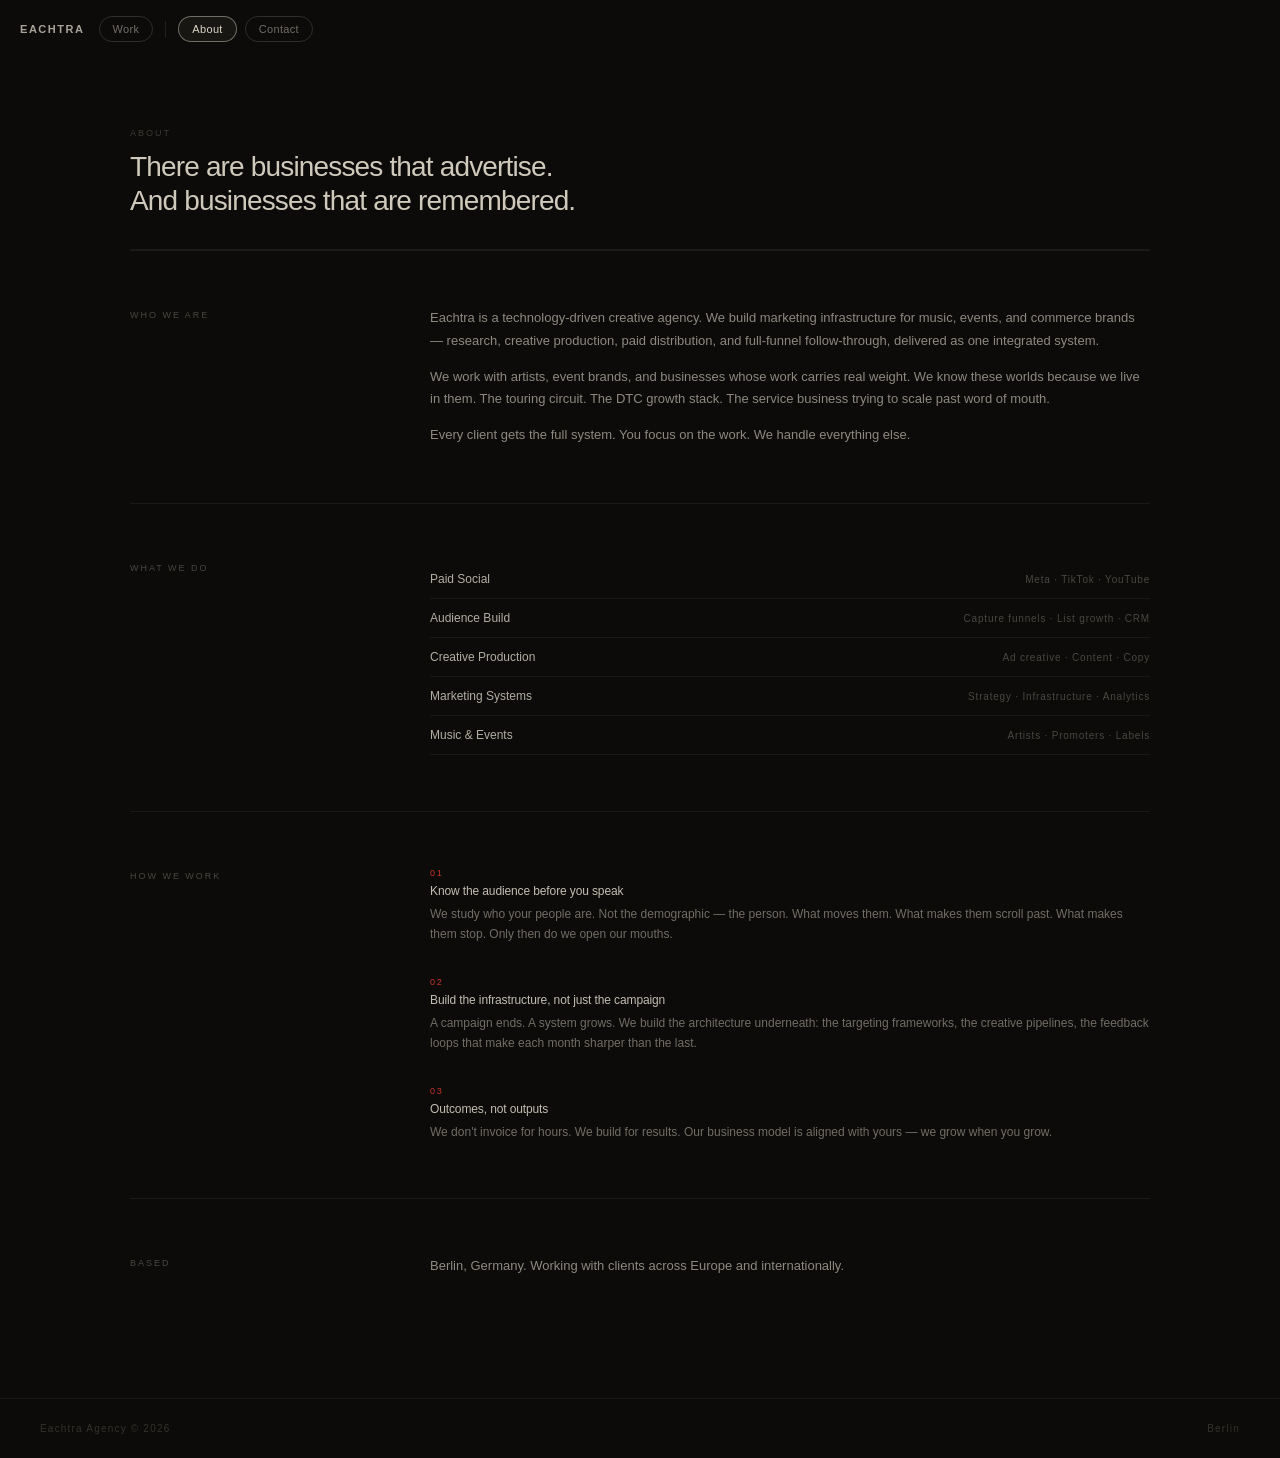
==== about.html @ 85478c66 "feat: rebuild as multi-page site (index, work, about, contact) - index.html: full-screen video landi" ====
<!DOCTYPE html>
<html lang="en">
<head>
  <meta charset="UTF-8">
  <meta name="viewport" content="width=device-width, initial-scale=1.0">
  <title>Eachtra — About</title>
  <link rel="stylesheet" href="css/shared.css">
  <style>
    body { overflow-y: auto; }

    .about-grid {
      display: grid;
      grid-template-columns: 220px 1fr;
      gap: 0 80px;
      padding: 56px 0;
      border-top: 1px solid rgba(234,228,213,0.07);
    }
    @media (max-width: 680px) {
      .about-grid { grid-template-columns: 1fr; gap: 16px 0; }
    }

    .about-label {
      font-size: 9px;
      letter-spacing: 0.22em;
      text-transform: uppercase;
      color: rgba(234,228,213,0.28);
      padding-top: 3px;
    }

    .about-body {
      font-size: 13px;
      line-height: 1.75;
      color: rgba(234,228,213,0.58);
    }
    .about-body p + p { margin-top: 1em; }

    .about-body strong {
      color: rgba(234,228,213,0.82);
      font-weight: 500;
    }

    .principles { list-style: none; display: flex; flex-direction: column; gap: 32px; }
    .principle-num {
      font-size: 9px;
      letter-spacing: 0.18em;
      color: var(--crimson);
      margin-bottom: 6px;
    }
    .principle-title {
      font-size: 12px;
      font-weight: 500;
      color: rgba(234,228,213,0.82);
      margin-bottom: 6px;
      letter-spacing: -0.01em;
    }
    .principle-body {
      font-size: 12px;
      line-height: 1.7;
      color: rgba(234,228,213,0.45);
    }

    .services-list {
      list-style: none;
      display: flex;
      flex-direction: column;
    }
    .service-item {
      display: flex;
      justify-content: space-between;
      align-items: baseline;
      padding: 12px 0;
      border-bottom: 1px solid rgba(234,228,213,0.06);
      font-size: 12px;
    }
    .service-name { color: rgba(234,228,213,0.75); font-weight: 500; }
    .service-detail { color: rgba(234,228,213,0.28); font-size: 10px; letter-spacing: 0.08em; }

    .page-header {
      padding: 48px 0 32px;
      border-bottom: 1px solid rgba(234,228,213,0.07);
      margin-bottom: 0;
    }
    .page-header-label {
      font-size: 9px; letter-spacing: 0.22em; text-transform: uppercase;
      color: rgba(234,228,213,0.22); margin-bottom: 12px;
    }
    .page-header-title {
      font-size: 28px; font-weight: 300; letter-spacing: -0.03em;
      color: rgba(234,228,213,0.88); line-height: 1.2;
    }
  </style>
</head>
<body>

  <nav id="nav">
    <a class="nav-logo" href="/">Eachtra</a>
    <a class="nav-pill" href="work.html">Work</a>
    <div class="nav-divider"></div>
    <a class="nav-pill active" href="about.html">About</a>
    <a class="nav-pill" href="contact.html">Contact</a>
  </nav>

  <div class="page">
    <div class="page-inner">

      <div class="page-header">
        <div class="page-header-label">About</div>
        <div class="page-header-title">There are businesses that advertise.<br>And businesses that are remembered.</div>
      </div>

      <!-- Who we are -->
      <div class="about-grid">
        <div class="about-label">Who we are</div>
        <div class="about-body">
          <p>Eachtra is a technology-driven creative agency. We build marketing infrastructure for music, events, and commerce brands — research, creative production, paid distribution, and full-funnel follow-through, delivered as one integrated system.</p>
          <p>We work with artists, event brands, and businesses whose work carries real weight. We know these worlds because we live in them. The touring circuit. The DTC growth stack. The service business trying to scale past word of mouth.</p>
          <p>Every client gets the full system. You focus on the work. We handle everything else.</p>
        </div>
      </div>

      <!-- What we do -->
      <div class="about-grid">
        <div class="about-label">What we do</div>
        <div>
          <ul class="services-list">
            <li class="service-item">
              <span class="service-name">Paid Social</span>
              <span class="service-detail">Meta · TikTok · YouTube</span>
            </li>
            <li class="service-item">
              <span class="service-name">Audience Build</span>
              <span class="service-detail">Capture funnels · List growth · CRM</span>
            </li>
            <li class="service-item">
              <span class="service-name">Creative Production</span>
              <span class="service-detail">Ad creative · Content · Copy</span>
            </li>
            <li class="service-item">
              <span class="service-name">Marketing Systems</span>
              <span class="service-detail">Strategy · Infrastructure · Analytics</span>
            </li>
            <li class="service-item">
              <span class="service-name">Music &amp; Events</span>
              <span class="service-detail">Artists · Promoters · Labels</span>
            </li>
          </ul>
        </div>
      </div>

      <!-- How we work -->
      <div class="about-grid">
        <div class="about-label">How we work</div>
        <div>
          <ul class="principles">
            <li>
              <div class="principle-num">01</div>
              <div class="principle-title">Know the audience before you speak</div>
              <div class="principle-body">We study who your people are. Not the demographic — the person. What moves them. What makes them scroll past. What makes them stop. Only then do we open our mouths.</div>
            </li>
            <li>
              <div class="principle-num">02</div>
              <div class="principle-title">Build the infrastructure, not just the campaign</div>
              <div class="principle-body">A campaign ends. A system grows. We build the architecture underneath: the targeting frameworks, the creative pipelines, the feedback loops that make each month sharper than the last.</div>
            </li>
            <li>
              <div class="principle-num">03</div>
              <div class="principle-title">Outcomes, not outputs</div>
              <div class="principle-body">We don't invoice for hours. We build for results. Our business model is aligned with yours — we grow when you grow.</div>
            </li>
          </ul>
        </div>
      </div>

      <!-- Location / context -->
      <div class="about-grid">
        <div class="about-label">Based</div>
        <div class="about-body">
          <p>Berlin, Germany. Working with clients across Europe and internationally.</p>
        </div>
      </div>

    </div>
  </div>

  <footer id="footer">
    <span class="footer-copy">Eachtra Agency &copy; 2026</span>
    <span class="footer-copy">Berlin</span>
  </footer>

</body>
</html>
---- css/shared.css ----
*, *::before, *::after { box-sizing: border-box; margin: 0; padding: 0; }

:root {
  --bg:       #0c0b09;
  --panel:    #171512;
  --card:     #1e1b17;
  --border:   rgba(234,228,213,0.10);
  --crimson:  #C8352A;
  --green:    #2A9B6A;
  --cream:    #EAE4D5;
  --muted:    rgba(234,228,213,0.38);
  --dim:      rgba(234,228,213,0.18);
  --font:     -apple-system, BlinkMacSystemFont, 'Segoe UI', sans-serif;
}

html, body {
  width: 100%; height: 100%;
  background: var(--bg);
  color: var(--cream);
  font-family: var(--font);
  -webkit-font-smoothing: antialiased;
  text-rendering: optimizeLegibility;
}

/* ── Nav ──────────────────────────────────────────── */
#nav {
  position: fixed;
  top: 0; left: 0; right: 0;
  padding: 16px 20px;
  display: flex;
  align-items: center;
  gap: 8px;
  z-index: 100;
}

.nav-logo {
  font-size: 11px;
  font-weight: 600;
  letter-spacing: 0.14em;
  text-transform: uppercase;
  color: rgba(234,228,213,0.7);
  text-decoration: none;
  margin-right: 6px;
}

.nav-pill {
  height: 26px;
  padding: 0 13px;
  border: 1px solid rgba(234,228,213,0.16);
  border-radius: 999px;
  font-family: var(--font);
  font-size: 11px;
  letter-spacing: 0.03em;
  color: rgba(234,228,213,0.45);
  background: none;
  cursor: pointer;
  text-decoration: none;
  display: inline-flex;
  align-items: center;
  transition: border-color 0.18s, color 0.18s, background 0.18s;
}
.nav-pill:hover {
  border-color: rgba(234,228,213,0.38);
  color: rgba(234,228,213,0.82);
}
.nav-pill.active {
  border-color: rgba(234,228,213,0.42);
  color: rgba(234,228,213,0.92);
  background: rgba(234,228,213,0.05);
}

.nav-divider {
  width: 1px;
  height: 16px;
  background: rgba(234,228,213,0.10);
  margin: 0 4px;
  flex-shrink: 0;
}

/* ── Page shell (non-canvas pages) ───────────────── */
.page {
  min-height: 100vh;
  padding: 80px 0 64px;
}

.page-inner {
  max-width: 1100px;
  margin: 0 auto;
  padding: 0 40px;
}

/* ── Typography ───────────────────────────────────── */
.label {
  font-size: 9px;
  letter-spacing: 0.22em;
  text-transform: uppercase;
  color: var(--muted);
}

.body-text {
  font-size: 13px;
  line-height: 1.72;
  color: rgba(234,228,213,0.58);
  max-width: 540px;
}

.body-text p + p { margin-top: 1em; }

/* ── Divider ──────────────────────────────────────── */
.rule {
  border: none;
  border-top: 1px solid rgba(234,228,213,0.07);
  margin: 0;
}

/* ── Footer ───────────────────────────────────────── */
#footer {
  padding: 24px 40px;
  display: flex;
  align-items: center;
  justify-content: space-between;
  border-top: 1px solid rgba(234,228,213,0.06);
}
.footer-copy {
  font-size: 10px;
  letter-spacing: 0.12em;
  color: rgba(234,228,213,0.18);
}
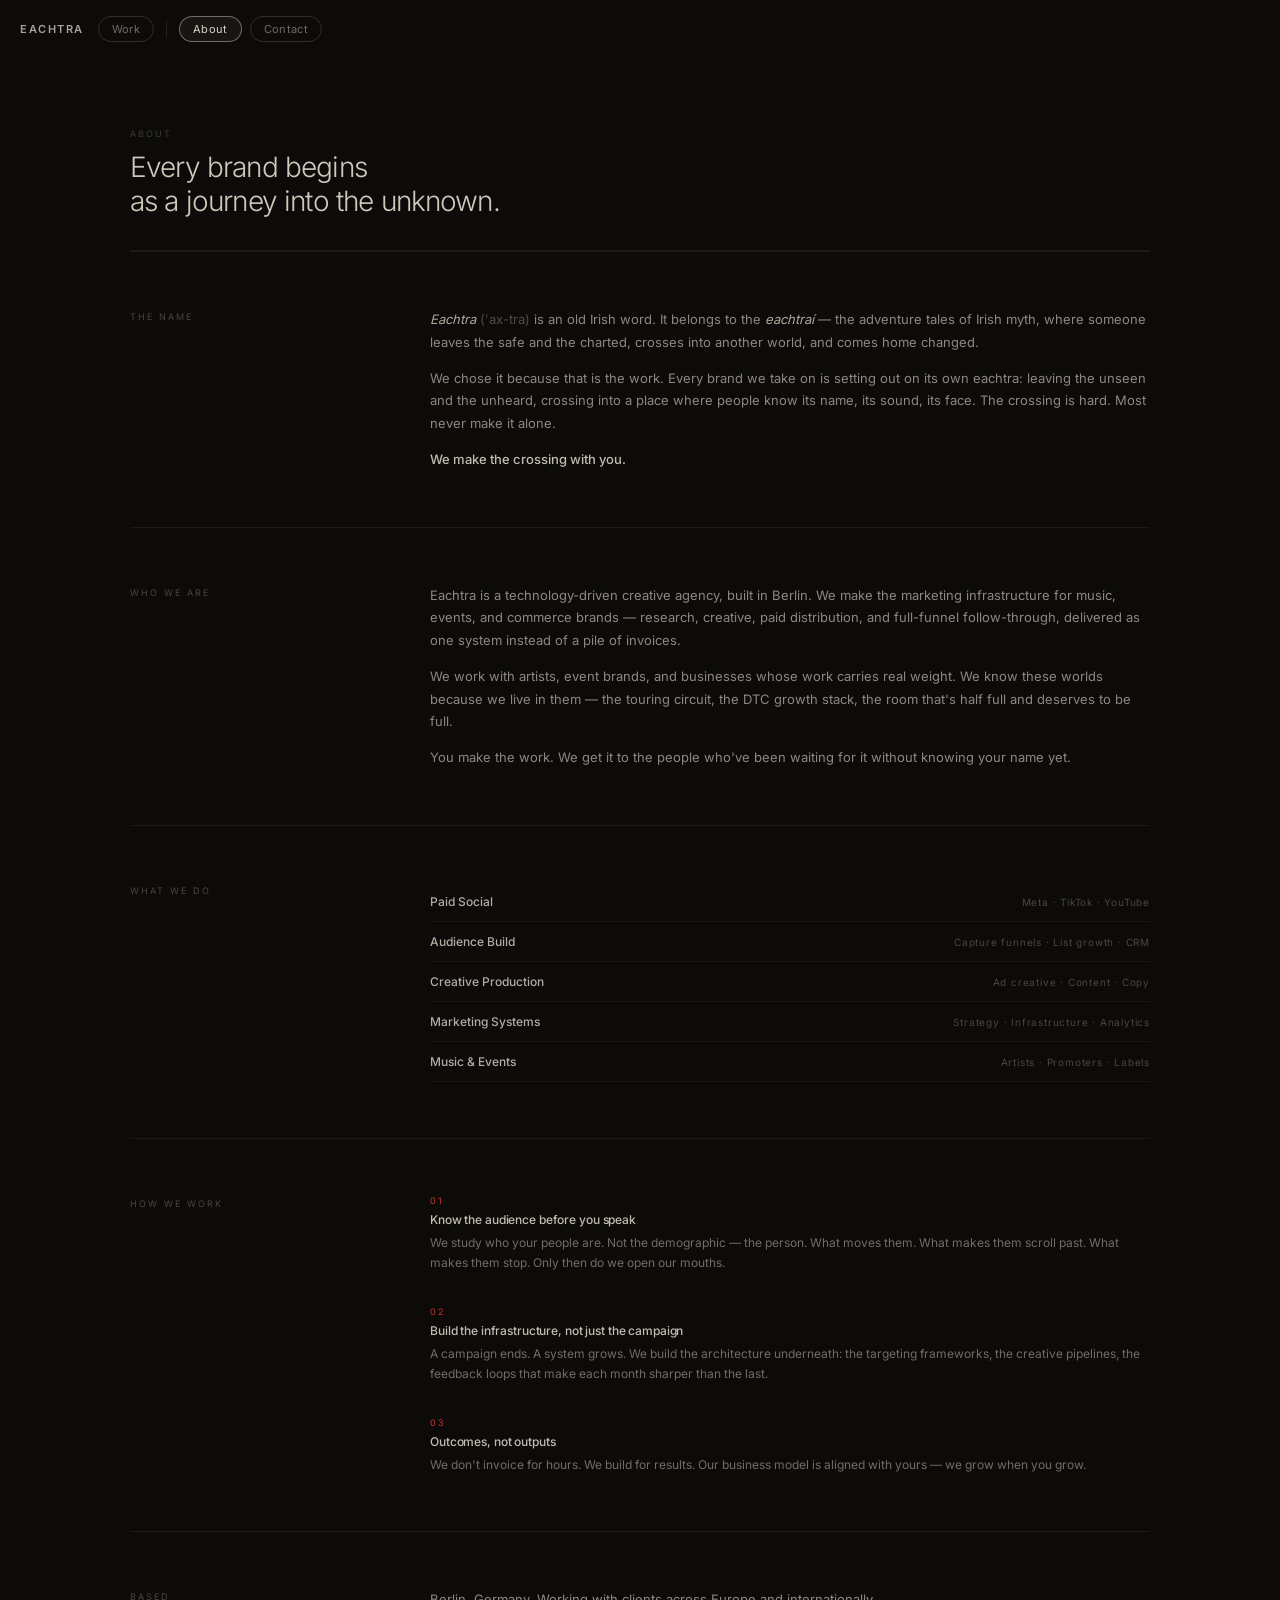
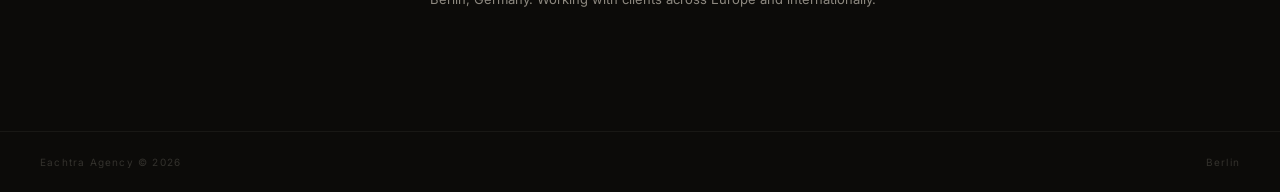
==== commit 5b017e34: "feat: self-hosted Inter font, sÜave case study, poetic About copy - fonts: self-host Inter woff2 (GD" ====
--- a/about.html
+++ b/about.html
@@ -4,6 +4,7 @@
   <meta charset="UTF-8">
   <meta name="viewport" content="width=device-width, initial-scale=1.0">
   <title>Eachtra — About</title>
+  <link rel="stylesheet" href="css/fonts.css">
   <link rel="stylesheet" href="css/shared.css">
   <style>
     body { overflow-y: auto; }
@@ -37,6 +38,10 @@
     .about-body strong {
       color: rgba(234,228,213,0.82);
       font-weight: 500;
+    }
+    .about-body em {
+      font-style: italic;
+      color: rgba(234,228,213,0.72);
     }
 
     .principles { list-style: none; display: flex; flex-direction: column; gap: 32px; }
@@ -105,16 +110,26 @@
 
       <div class="page-header">
         <div class="page-header-label">About</div>
-        <div class="page-header-title">There are businesses that advertise.<br>And businesses that are remembered.</div>
+        <div class="page-header-title">Every brand begins<br>as a journey into the unknown.</div>
+      </div>
+
+      <!-- The name -->
+      <div class="about-grid">
+        <div class="about-label">The name</div>
+        <div class="about-body">
+          <p><em>Eachtra</em> <span style="color:rgba(234,228,213,0.3)">(ˈax-tra)</span> is an old Irish word. It belongs to the <em>eachtraí</em> — the adventure tales of Irish myth, where someone leaves the safe and the charted, crosses into another world, and comes home changed.</p>
+          <p>We chose it because that is the work. Every brand we take on is setting out on its own eachtra: leaving the unseen and the unheard, crossing into a place where people know its name, its sound, its face. The crossing is hard. Most never make it alone.</p>
+          <p><strong>We make the crossing with you.</strong></p>
+        </div>
       </div>
 
       <!-- Who we are -->
       <div class="about-grid">
         <div class="about-label">Who we are</div>
         <div class="about-body">
-          <p>Eachtra is a technology-driven creative agency. We build marketing infrastructure for music, events, and commerce brands — research, creative production, paid distribution, and full-funnel follow-through, delivered as one integrated system.</p>
-          <p>We work with artists, event brands, and businesses whose work carries real weight. We know these worlds because we live in them. The touring circuit. The DTC growth stack. The service business trying to scale past word of mouth.</p>
-          <p>Every client gets the full system. You focus on the work. We handle everything else.</p>
+          <p>Eachtra is a technology-driven creative agency, built in Berlin. We make the marketing infrastructure for music, events, and commerce brands — research, creative, paid distribution, and full-funnel follow-through, delivered as one system instead of a pile of invoices.</p>
+          <p>We work with artists, event brands, and businesses whose work carries real weight. We know these worlds because we live in them — the touring circuit, the DTC growth stack, the room that's half full and deserves to be full.</p>
+          <p>You make the work. We get it to the people who've been waiting for it without knowing your name yet.</p>
         </div>
       </div>
 
--- a/css/fonts.css
+++ b/css/fonts.css
@@ -0,0 +1,27 @@
+/* Self-hosted Inter (GDPR-safe — no external CDN call). Closest free match to
+   sub.global's proprietary "Sub Web" grotesque. */
+@font-face {
+  font-family: 'Inter';
+  src: url('../fonts/inter-300.woff2') format('woff2');
+  font-weight: 300; font-style: normal; font-display: swap;
+}
+@font-face {
+  font-family: 'Inter';
+  src: url('../fonts/inter-400.woff2') format('woff2');
+  font-weight: 400; font-style: normal; font-display: swap;
+}
+@font-face {
+  font-family: 'Inter';
+  src: url('../fonts/inter-500.woff2') format('woff2');
+  font-weight: 500; font-style: normal; font-display: swap;
+}
+@font-face {
+  font-family: 'Inter';
+  src: url('../fonts/inter-600.woff2') format('woff2');
+  font-weight: 600; font-style: normal; font-display: swap;
+}
+@font-face {
+  font-family: 'Inter';
+  src: url('../fonts/inter-700.woff2') format('woff2');
+  font-weight: 700; font-style: normal; font-display: swap;
+}
--- a/css/shared.css
+++ b/css/shared.css
@@ -10,7 +10,8 @@
   --cream:    #EAE4D5;
   --muted:    rgba(234,228,213,0.38);
   --dim:      rgba(234,228,213,0.18);
-  --font:     -apple-system, BlinkMacSystemFont, 'Segoe UI', sans-serif;
+  --font:     'Inter', -apple-system, BlinkMacSystemFont, 'Segoe UI', sans-serif;
+  --letter-tight: -0.02em;
 }
 
 html, body {
